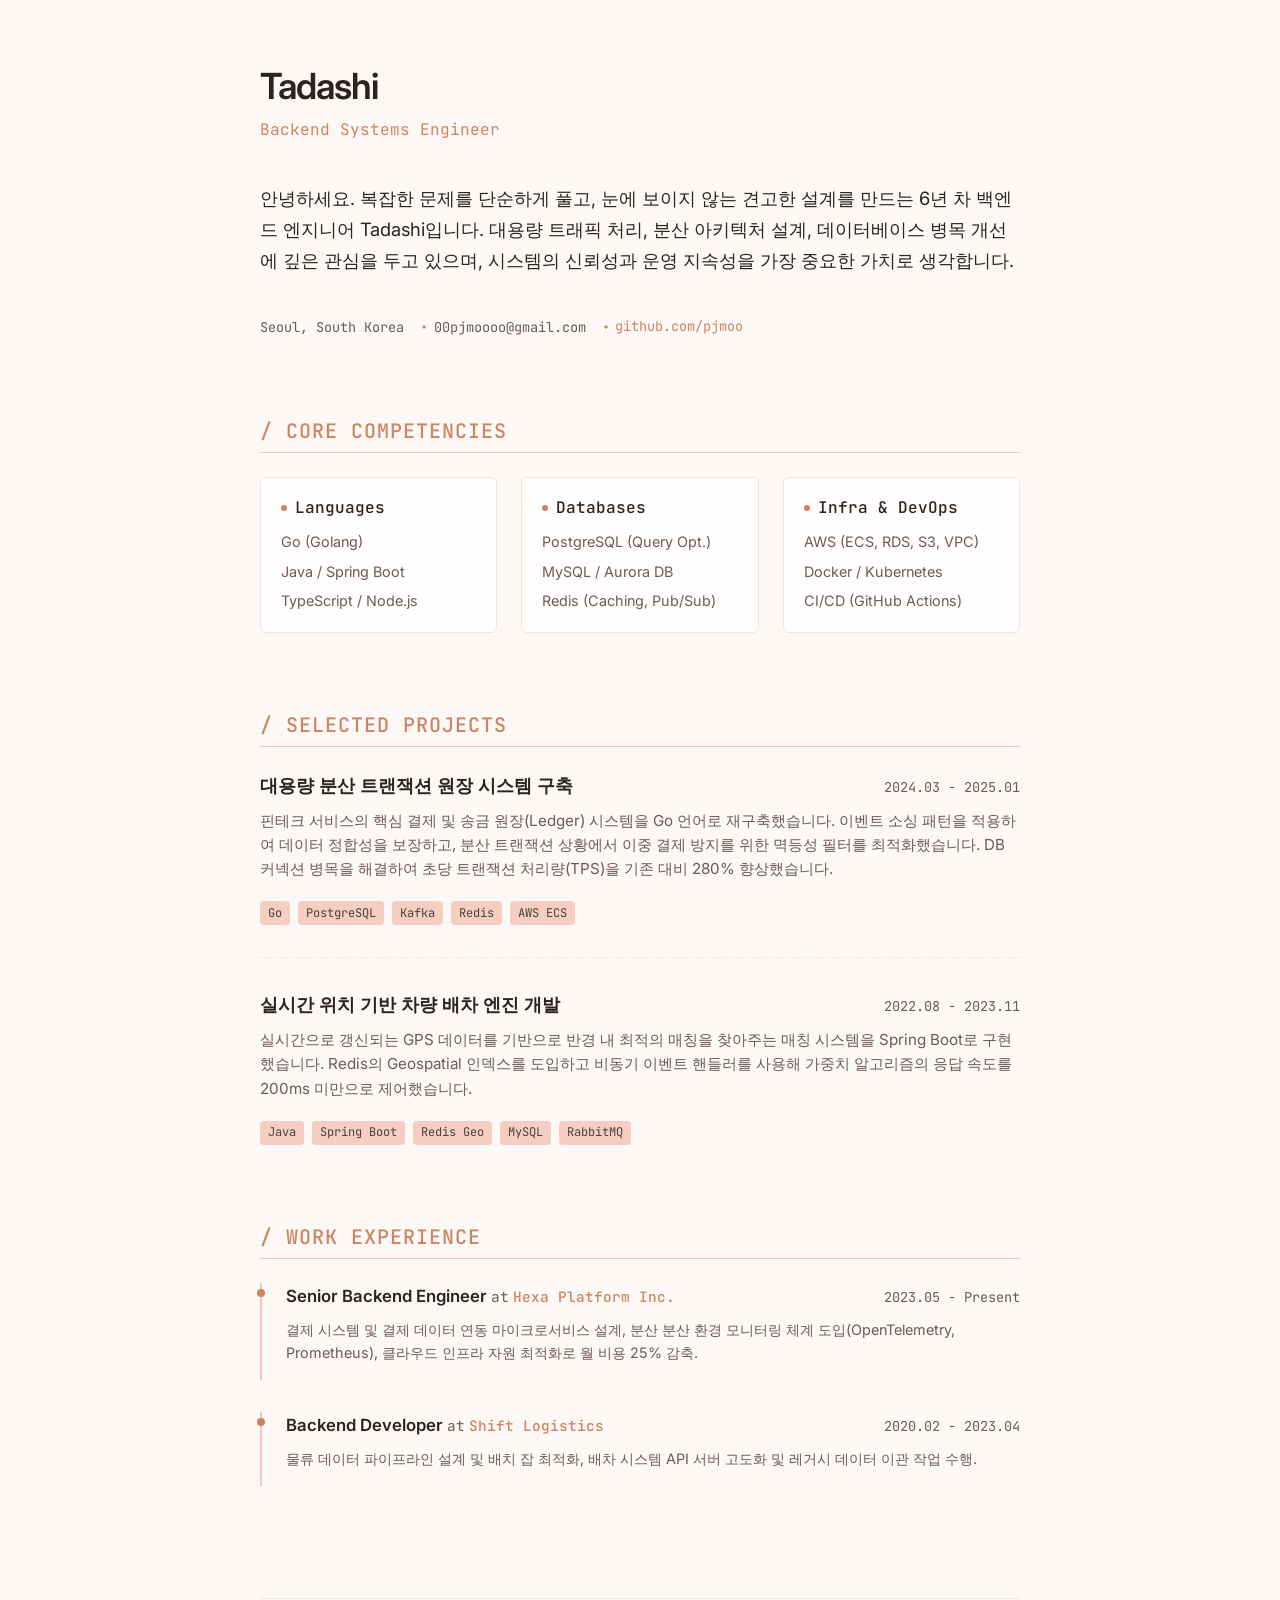
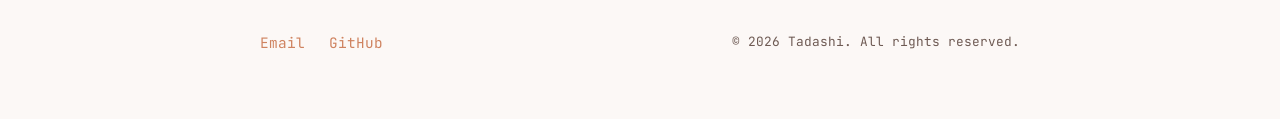
==== index.html @ 82077cc8 "feat: add index.html and configure relative favicon paths" ====
<!DOCTYPE html>
<html lang="ko">
<head>
    <meta charset="UTF-8">
    <meta name="viewport" content="width=device-width, initial-scale=1.0">
    <title>Tadashi | Backend Engineer</title>
    <!-- Google Fonts: Inter & JetBrains Mono -->
    <link rel="preconnect" href="https://fonts.googleapis.com">
    <link rel="preconnect" href="https://fonts.gstatic.com" crossorigin>
    <link href="https://fonts.googleapis.com/css2?family=Inter:wght@300;400;500;600;700&family=JetBrains+Mono:wght@400;500&display=swap" rel="stylesheet">
    <link rel="stylesheet" href="style.css">
    <link
      rel="icon"
      type="image/png"
      href="./favicon-96x96.png"
      sizes="96x96"
    />
    <link rel="icon" type="image/svg+xml" href="./favicon.svg" />
    <link rel="shortcut icon" href="./favicon.ico" />
    <link
      rel="apple-touch-icon"
      sizes="180x180"
      href="./apple-touch-icon.png"
    />
    <link rel="manifest" href="./site.webmanifest" />
</head>
<body>
    <div class="container">
        <!-- Header -->
        <header>
            <div>
                <h1>Tadashi</h1>
                <p class="mono" style="color: var(--color-primary); font-size: 1rem; margin-top: 0.25rem;">Backend Systems Engineer</p>
            </div>
            <p class="intro-text">
                안녕하세요. 복잡한 문제를 단순하게 풀고, 눈에 보이지 않는 견고한 설계를 만드는 6년 차 백엔드 엔지니어 Tadashi입니다. 대용량 트래픽 처리, 분산 아키텍처 설계, 데이터베이스 병목 개선에 깊은 관심을 두고 있으며, 시스템의 신뢰성과 운영 지속성을 가장 중요한 가치로 생각합니다.
            </p>
            <div class="profile-meta">
                <span>Seoul, South Korea</span>
                <span>00pjmoooo@gmail.com</span>
                <span><a href="https://github.com/pjmoo" target="_blank">github.com/pjmoo</a></span>
            </div>
        </header>

        <!-- Core Stack / Skills -->
        <section>
            <h2>/ Core Competencies</h2>
            <div class="skills-grid">
                <div class="skill-card">
                    <h3>Languages</h3>
                    <ul>
                        <li>Go (Golang)</li>
                        <li>Java / Spring Boot</li>
                        <li>TypeScript / Node.js</li>
                    </ul>
                </div>
                <div class="skill-card">
                    <h3>Databases</h3>
                    <ul>
                        <li>PostgreSQL (Query Opt.)</li>
                        <li>MySQL / Aurora DB</li>
                        <li>Redis (Caching, Pub/Sub)</li>
                    </ul>
                </div>
                <div class="skill-card">
                    <h3>Infra & DevOps</h3>
                    <ul>
                        <li>AWS (ECS, RDS, S3, VPC)</li>
                        <li>Docker / Kubernetes</li>
                        <li>CI/CD (GitHub Actions)</li>
                    </ul>
                </div>
            </div>
        </section>

        <!-- Featured Projects -->
        <section>
            <h2>/ Selected Projects</h2>
            <div class="projects-list">
                <div class="project-item">
                    <div class="project-header">
                        <span class="project-title">대용량 분산 트랜잭션 원장 시스템 구축</span>
                        <span class="project-period">2024.03 - 2025.01</span>
                    </div>
                    <p class="project-desc">
                        핀테크 서비스의 핵심 결제 및 송금 원장(Ledger) 시스템을 Go 언어로 재구축했습니다. 이벤트 소싱 패턴을 적용하여 데이터 정합성을 보장하고, 분산 트랜잭션 상황에서 이중 결제 방지를 위한 멱등성 필터를 최적화했습니다. DB 커넥션 병목을 해결하여 초당 트랜잭션 처리량(TPS)을 기존 대비 280% 향상했습니다.
                    </p>
                    <div class="project-tech">
                        <span class="tech-tag">Go</span>
                        <span class="tech-tag">PostgreSQL</span>
                        <span class="tech-tag">Kafka</span>
                        <span class="tech-tag">Redis</span>
                        <span class="tech-tag">AWS ECS</span>
                    </div>
                </div>

                <div class="project-item">
                    <div class="project-header">
                        <span class="project-title">실시간 위치 기반 차량 배차 엔진 개발</span>
                        <span class="project-period">2022.08 - 2023.11</span>
                    </div>
                    <p class="project-desc">
                        실시간으로 갱신되는 GPS 데이터를 기반으로 반경 내 최적의 매칭을 찾아주는 매칭 시스템을 Spring Boot로 구현했습니다. Redis의 Geospatial 인덱스를 도입하고 비동기 이벤트 핸들러를 사용해 가중치 알고리즘의 응답 속도를 200ms 미만으로 제어했습니다.
                    </p>
                    <div class="project-tech">
                        <span class="tech-tag">Java</span>
                        <span class="tech-tag">Spring Boot</span>
                        <span class="tech-tag">Redis Geo</span>
                        <span class="tech-tag">MySQL</span>
                        <span class="tech-tag">RabbitMQ</span>
                    </div>
                </div>
            </div>
        </section>

        <!-- Experience -->
        <section>
            <h2>/ Work Experience</h2>
            <div class="timeline">
                <div class="timeline-item">
                    <div class="timeline-header">
                        <div>
                            <span class="timeline-role">Senior Backend Engineer</span>
                            <span class="mono" style="color: var(--color-text-muted);">at</span>
                            <span class="timeline-company">Hexa Platform Inc.</span>
                        </div>
                        <span class="timeline-period">2023.05 - Present</span>
                    </div>
                    <p class="timeline-desc">
                        결제 시스템 및 결제 데이터 연동 마이크로서비스 설계, 분산 분산 환경 모니터링 체계 도입(OpenTelemetry, Prometheus), 클라우드 인프라 자원 최적화로 월 비용 25% 감축.
                    </p>
                </div>

                <div class="timeline-item">
                    <div class="timeline-header">
                        <div>
                            <span class="timeline-role">Backend Developer</span>
                            <span class="mono" style="color: var(--color-text-muted);">at</span>
                            <span class="timeline-company">Shift Logistics</span>
                        </div>
                        <span class="timeline-period">2020.02 - 2023.04</span>
                    </div>
                    <p class="timeline-desc">
                        물류 데이터 파이프라인 설계 및 배치 잡 최적화, 배차 시스템 API 서버 고도화 및 레거시 데이터 이관 작업 수행.
                    </p>
                </div>
            </div>
        </section>

        <!-- Footer -->
        <footer>
            <div class="contact-links">
                <a class="mono" href="mailto:00pjmoooo@gmail.com">Email</a>
                <a class="mono" href="https://github.com/pjmoo" target="_blank">GitHub</a>
            </div>
            <div class="copyright">
                © 2026 Tadashi. All rights reserved.
            </div>
        </footer>
    </div>
</body>
</html>
---- style.css ----
/* CSS Variables for design system */
:root {
    --color-bg: #FCF8F6;
    --color-surface: #FFFDFD;
    --color-primary: #cf8360;      /* Terracotta */
    --color-primary-light: #F5C7B8; /* Warm Peach */
    --color-text-main: #2D221E;     /* Dark Charcoal Brown */
    --color-text-muted: #6E5A53;
    --color-border: #EFE4E0;
    --font-sans: 'Inter', -apple-system, BlinkMacSystemFont, "Segoe UI", Roboto, sans-serif;
    --font-mono: 'JetBrains Mono', monospace;
    --transition: all 0.25s cubic-bezier(0.16, 1, 0.3, 1);
}

/* Base styles */
* {
    box-sizing: border-box;
    margin: 0;
    padding: 0;
}

body {
    background-color: var(--color-bg);
    color: var(--color-text-main);
    font-family: var(--font-sans);
    line-height: 1.6;
    padding: 4rem 2rem;
    display: flex;
    justify-content: center;
    align-items: flex-start;
    min-height: 100vh;
    -webkit-font-smoothing: antialiased;
}

.container {
    max-width: 760px;
    width: 100%;
    display: flex;
    flex-direction: column;
    gap: 5rem;
}

/* Typography & elements */
h1, h2, h3, h4 {
    font-weight: 600;
    color: var(--color-text-main);
    line-height: 1.25;
}

h1 {
    font-size: 2.25rem;
    letter-spacing: -0.03em;
    margin-bottom: 0.5rem;
}

h2 {
    font-size: 1.25rem;
    text-transform: uppercase;
    letter-spacing: 0.05em;
    color: var(--color-primary);
    font-family: var(--font-mono);
    font-weight: 500;
    border-bottom: 1px solid var(--color-primary-light);
    padding-bottom: 0.5rem;
    margin-bottom: 1.5rem;
}

p {
    font-size: 1rem;
    color: var(--color-text-muted);
    margin-bottom: 1rem;
}

a {
    color: var(--color-primary);
    text-decoration: none;
    transition: var(--transition);
    border-bottom: 1px solid transparent;
}

a:hover {
    color: var(--color-text-main);
    border-bottom-color: var(--color-primary);
}

.mono {
    font-family: var(--font-mono);
    font-size: 0.9rem;
}

/* Sections */
header {
    display: flex;
    flex-direction: column;
    gap: 1.5rem;
}

.profile-meta {
    display: flex;
    flex-wrap: wrap;
    gap: 1rem;
    font-family: var(--font-mono);
    font-size: 0.85rem;
    color: var(--color-text-muted);
}

.profile-meta span {
    display: flex;
    align-items: center;
    gap: 0.35rem;
}

.profile-meta span::before {
    content: "•";
    color: var(--color-primary);
}

.profile-meta span:first-child::before {
    display: none;
}

/* Bio */
.intro-text {
    font-size: 1.15rem;
    line-height: 1.7;
    color: var(--color-text-main);
    font-weight: 400;
}

/* Skills grid */
.skills-grid {
    display: grid;
    grid-template-columns: repeat(auto-fit, minmax(220px, 1fr));
    gap: 1.5rem;
}

.skill-card {
    background-color: var(--color-surface);
    border: 1px solid var(--color-border);
    border-radius: 6px;
    padding: 1.25rem;
    transition: var(--transition);
}

.skill-card:hover {
    border-color: var(--color-primary-light);
    transform: translateY(-2px);
    box-shadow: 0 4px 20px rgba(207, 131, 96, 0.05);
}

.skill-card h3 {
    font-size: 1rem;
    margin-bottom: 0.75rem;
    font-family: var(--font-mono);
    font-weight: 500;
    display: flex;
    align-items: center;
    gap: 0.5rem;
}

.skill-card h3::before {
    content: "";
    display: inline-block;
    width: 6px;
    height: 6px;
    border-radius: 50%;
    background-color: var(--color-primary);
}

.skill-card ul {
    list-style: none;
    display: flex;
    flex-direction: column;
    gap: 0.4rem;
}

.skill-card li {
    font-size: 0.9rem;
    color: var(--color-text-muted);
}

/* Project list */
.projects-list {
    display: flex;
    flex-direction: column;
    gap: 2rem;
}

.project-item {
    display: grid;
    grid-template-columns: 1fr;
    gap: 0.5rem;
    padding-bottom: 2rem;
    border-bottom: 1px dashed var(--color-border);
}

.project-item:last-child {
    border-bottom: none;
    padding-bottom: 0;
}

.project-header {
    display: flex;
    justify-content: space-between;
    align-items: baseline;
    flex-wrap: wrap;
    gap: 0.5rem;
}

.project-title {
    font-size: 1.15rem;
    font-weight: 600;
}

.project-period {
    font-family: var(--font-mono);
    font-size: 0.85rem;
    color: var(--color-text-muted);
}

.project-desc {
    font-size: 0.95rem;
    margin-bottom: 0.75rem;
}

.project-tech {
    display: flex;
    flex-wrap: wrap;
    gap: 0.5rem;
}

.tech-tag {
    font-family: var(--font-mono);
    font-size: 0.75rem;
    background-color: var(--color-primary-light);
    color: var(--color-text-main);
    padding: 0.15rem 0.5rem;
    border-radius: 4px;
    opacity: 0.85;
}

/* Experience timeline */
.timeline {
    display: flex;
    flex-direction: column;
    gap: 2rem;
}

.timeline-item {
    position: relative;
    padding-left: 1.5rem;
    border-left: 2px solid var(--color-primary-light);
}

.timeline-item::before {
    content: "";
    position: absolute;
    left: -5px;
    top: 6px;
    width: 8px;
    height: 8px;
    border-radius: 50%;
    background-color: var(--color-primary);
}

.timeline-header {
    display: flex;
    justify-content: space-between;
    align-items: baseline;
    flex-wrap: wrap;
    gap: 0.5rem;
    margin-bottom: 0.5rem;
}

.timeline-role {
    font-weight: 600;
    font-size: 1.05rem;
}

.timeline-company {
    color: var(--color-primary);
    font-family: var(--font-mono);
    font-size: 0.9rem;
    font-weight: 500;
}

.timeline-period {
    font-family: var(--font-mono);
    font-size: 0.85rem;
    color: var(--color-text-muted);
}

.timeline-desc {
    font-size: 0.9rem;
    color: var(--color-text-muted);
}

/* Footer & Contact */
footer {
    margin-top: 2rem;
    padding-top: 2rem;
    border-top: 1px solid var(--color-border);
    display: flex;
    justify-content: space-between;
    align-items: center;
    flex-wrap: wrap;
    gap: 1rem;
}

.contact-links {
    display: flex;
    gap: 1.5rem;
}

.copyright {
    font-family: var(--font-mono);
    font-size: 0.8rem;
    color: var(--color-text-muted);
}

@media (max-width: 600px) {
    body {
        padding: 2rem 1rem;
    }
    .container {
        gap: 3.5rem;
    }
    h1 {
        font-size: 1.75rem;
    }
    .project-header, .timeline-header {
        flex-direction: column;
        gap: 0.25rem;
    }
}
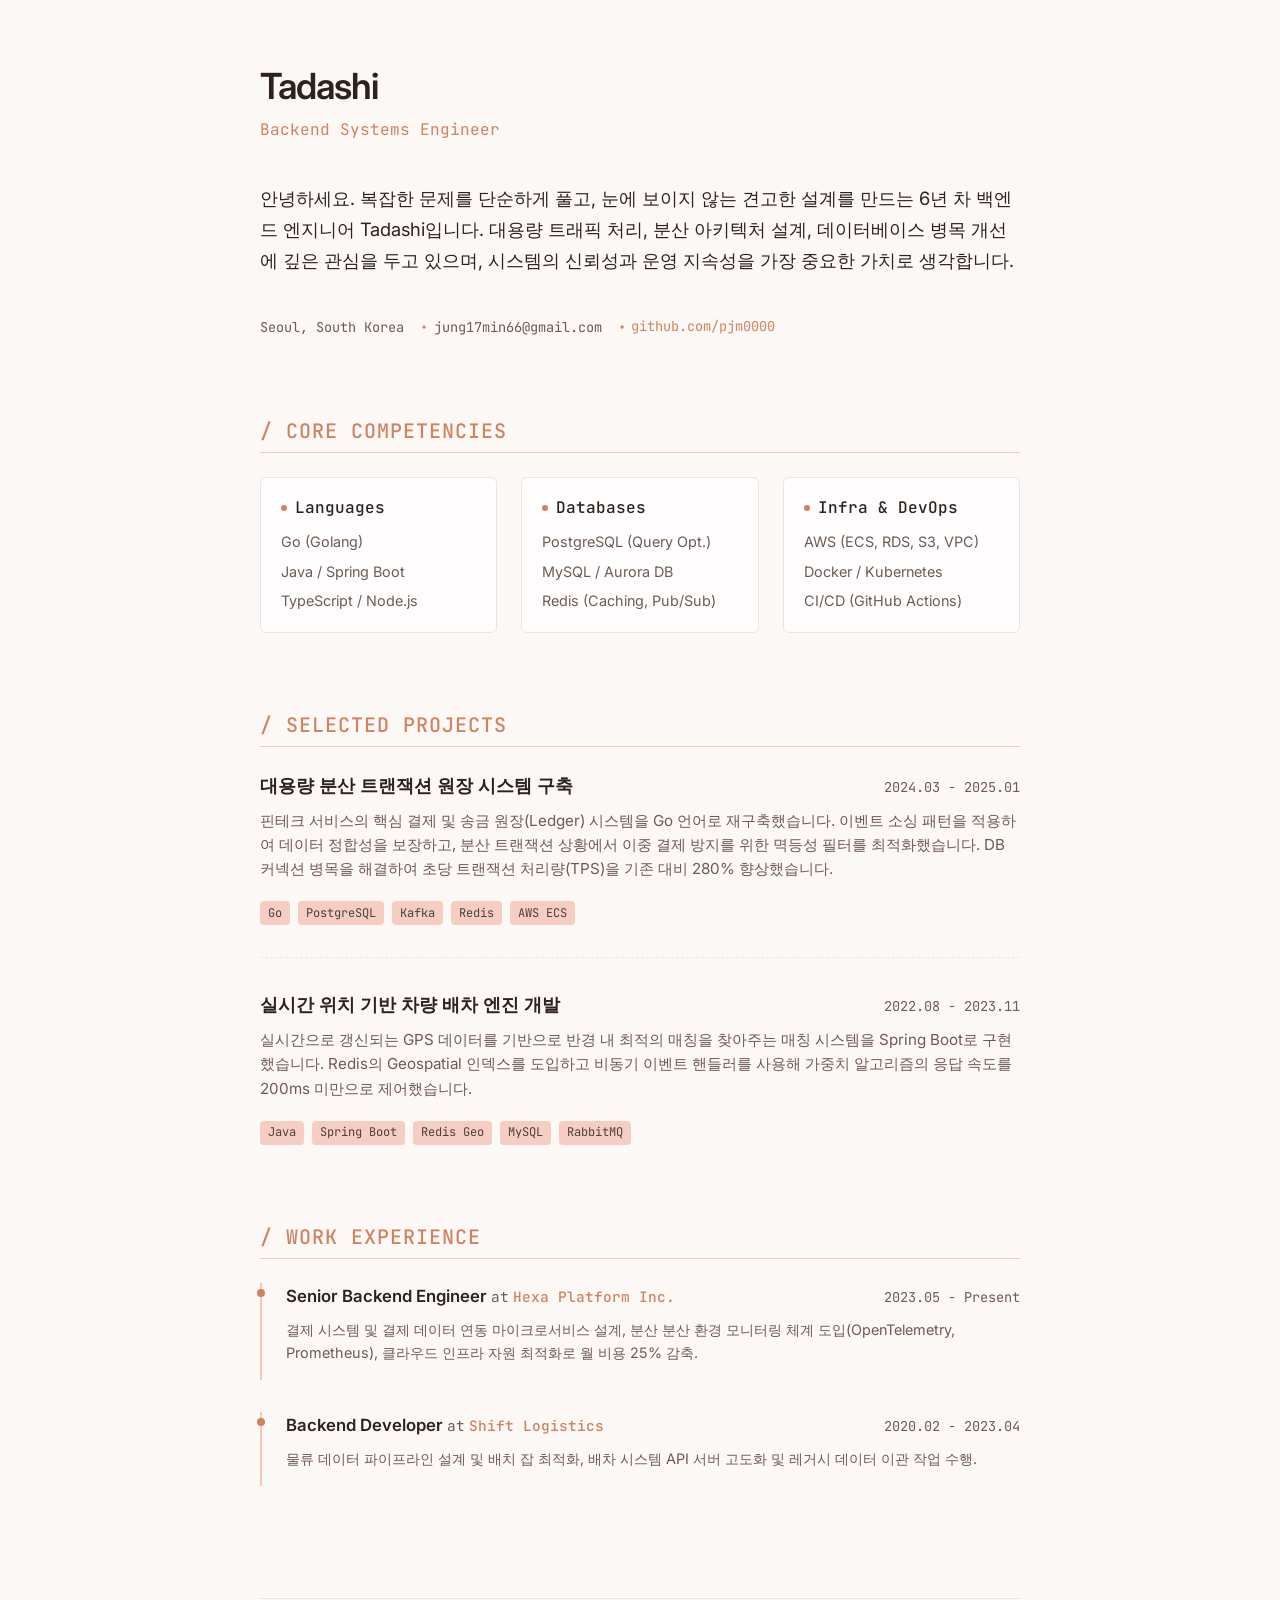
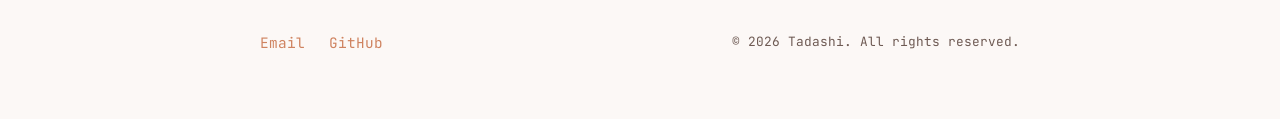
==== commit f42d2b3a: "Update index.html" ====
--- a/index.html
+++ b/index.html
@@ -4,6 +4,11 @@
     <meta charset="UTF-8">
     <meta name="viewport" content="width=device-width, initial-scale=1.0">
     <title>Tadashi | Backend Engineer</title>
+        <meta name="description" content="저의 기술을 보여드죠" />
+<meta property="og:title" content="Tadashi의 포트폴리오 웹사이트" />
+<meta property="og:description" content="저의 기술을 보여드죠 진짜로 진심으로" />
+<meta property="og:url" content="https://pjm0000.github.io/260518_self-pra" />
+<meta property="og:image" content="https://pjm0000.github.io/260518_self-pra/preview.png" />
     <!-- Google Fonts: Inter & JetBrains Mono -->
     <link rel="preconnect" href="https://fonts.googleapis.com">
     <link rel="preconnect" href="https://fonts.gstatic.com" crossorigin>
@@ -37,8 +42,8 @@
             </p>
             <div class="profile-meta">
                 <span>Seoul, South Korea</span>
-                <span>00pjmoooo@gmail.com</span>
-                <span><a href="https://github.com/pjmoo" target="_blank">github.com/pjmoo</a></span>
+                <span>jung17min66@gmail.com</span>
+                <span><a href="https://github.com/pjm0000" target="_blank">github.com/pjm0000</a></span>
             </div>
         </header>
 
@@ -150,8 +155,8 @@
         <!-- Footer -->
         <footer>
             <div class="contact-links">
-                <a class="mono" href="mailto:00pjmoooo@gmail.com">Email</a>
-                <a class="mono" href="https://github.com/pjmoo" target="_blank">GitHub</a>
+                <a class="mono" href="mailto:jung17min66@gmail.com">Email</a>
+                <a class="mono" href="https://github.com/pjm0000" target="_blank">GitHub</a>
             </div>
             <div class="copyright">
                 © 2026 Tadashi. All rights reserved.
